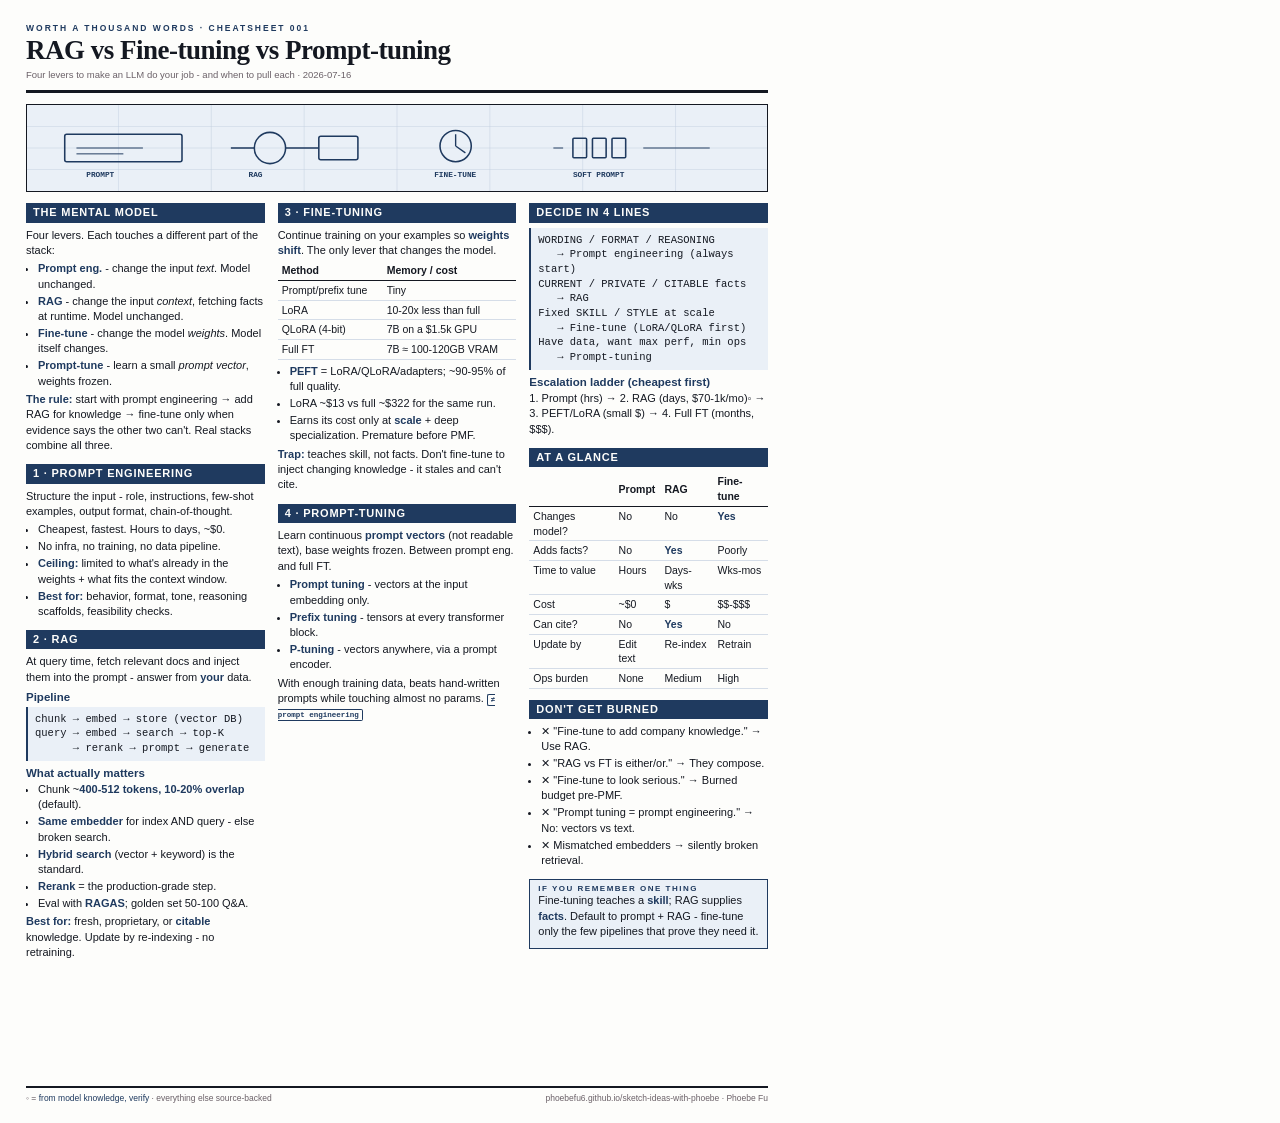
==== works/2026-07-16-cheatsheet-rag-finetune-prompttune/sheet.html @ 8274b89c "Add cheatsheet: RAG vs Fine-tuning vs Prompt-tuning First cheatsheet-format work. Four LLM levers ex" ====
<!DOCTYPE html>
<html lang="en">
<head>
<meta charset="UTF-8">
<title>RAG vs Fine-tuning vs Prompt-tuning</title>
<style>
/* ============ STYLE-DNA: Blueprint Ledger (002) ============ */
:root {
  --ink: #141821;
  --paper: #fdfdfb;
  --accent: #1f3a5f;
  --accent-soft: #eaf0f7;
  --rule: #d5dde8;
  --font-display: "Georgia", "Times New Roman", serif;
  --font-body: -apple-system, "Segoe UI", "Helvetica Neue", sans-serif;
  --font-mono: ui-monospace, "SF Mono", Menlo, monospace;
  --fs-base: 11px;
  --lh: 1.4;
  --gap: 11px;
}
/* ============ LOCKED LAYOUT ============ */
@page { size: A4 portrait; margin: 0; }
* { box-sizing: border-box; margin: 0; padding: 0; }
html, body { width: 794px; }
body {
  width: 794px; height: 1123px; overflow: hidden;
  background: var(--paper); color: var(--ink);
  font: var(--fs-base)/var(--lh) var(--font-body);
  padding: 24px 26px 18px; display: flex; flex-direction: column;
}
header.sheet { display: flex; gap: 16px; align-items: flex-end; border-bottom: 3px solid var(--ink); padding-bottom: 9px; margin-bottom: var(--gap); }
header.sheet .titleblock { flex: 1; }
header.sheet .kicker { font: 700 8.5px/1 var(--font-body); letter-spacing: 2px; text-transform: uppercase; color: var(--accent); margin-bottom: 4px; }
header.sheet h1 { font: 800 27px/1.02 var(--font-display); letter-spacing: -0.5px; }
header.sheet .subtitle { font-size: 9.5px; color: #6b6168; margin-top: 4px; }
.hero { height: 88px; overflow: hidden; margin-bottom: var(--gap); border: 1.5px solid var(--ink); }
.hero svg { width: 100%; height: 100%; display: block; }
main.cols { flex: 1; column-count: 3; column-gap: calc(var(--gap) + 2px); overflow: hidden; }
section { break-inside: avoid; margin-bottom: var(--gap); }
h2 { font: 700 11px/1.2 var(--font-body); letter-spacing: 0.8px; text-transform: uppercase; color: var(--paper); background: var(--accent); padding: 3px 7px; margin-bottom: 5px; }
h3 { font: 700 calc(var(--fs-base) + 0.5px)/1.25 var(--font-body); color: var(--accent); margin: 5px 0 2px; }
p { margin-bottom: 3px; }
ul { padding-left: 12px; margin-bottom: 3px; }
li { margin-bottom: 1.5px; }
strong { color: var(--accent); }
code, pre { font-family: var(--font-mono); font-size: calc(var(--fs-base) - 0.5px); background: var(--accent-soft); }
code { padding: 0.5px 3px; }
pre { padding: 5px 7px; margin-bottom: 4px; border-left: 2.5px solid var(--accent); overflow: hidden; white-space: pre-wrap; }
table { width: 100%; border-collapse: collapse; margin-bottom: 4px; font-size: calc(var(--fs-base) - 0.5px); }
th { text-align: left; border-bottom: 1.5px solid var(--ink); padding: 2px 4px; font-weight: 700; }
td { border-bottom: 0.5px solid var(--rule); padding: 2px 4px; vertical-align: top; }
.callout { border: 1.5px solid var(--accent); background: var(--accent-soft); padding: 5px 8px; margin-bottom: 4px; }
.callout .label { font: 700 8px/1 var(--font-body); letter-spacing: 1.5px; text-transform: uppercase; color: var(--accent); }
footer.sheet { border-top: 2px solid var(--ink); margin-top: 4px; padding-top: 5px; display: flex; justify-content: space-between; font-size: 8.5px; color: #6b6168; }
footer.sheet .legend em { font-style: normal; color: var(--accent); }
.tag { font: 700 7.5px/1 var(--font-mono); color: var(--accent); border: 1px solid var(--accent); padding: 1px 3px; border-radius: 2px; }
</style>
</head>
<body>
  <header class="sheet">
    <div class="titleblock">
      <div class="kicker">WORTH A THOUSAND WORDS · CHEATSHEET 001</div>
      <h1>RAG vs Fine-tuning vs Prompt-tuning</h1>
      <div class="subtitle">Four levers to make an LLM do your job - and when to pull each · 2026-07-16</div>
    </div>
  </header>

  <div class="hero">
    <svg viewBox="0 0 760 88" xmlns="http://www.w3.org/2000/svg" preserveAspectRatio="xMidYMid slice">
      <rect width="760" height="88" fill="#eaf0f7"/>
      <g stroke="#c3d0e0" stroke-width="0.5">
        <path d="M0 22H760M0 44H760M0 66H760"/>
        <path d="M95 0V88M190 0V88M285 0V88M380 0V88M475 0V88M570 0V88M665 0V88"/>
      </g>
      <g fill="none" stroke="#1f3a5f" stroke-width="1.6">
        <!-- lever 1: prompt (text) -->
        <rect x="40" y="30" width="120" height="28" rx="2"/>
        <path d="M52 44H120M52 50H100" stroke-width="1"/>
        <!-- lever 2: RAG retrieval arrow into box -->
        <circle cx="250" cy="44" r="16"/>
        <path d="M234 44H210M300 44H266" stroke-width="1.4"/>
        <rect x="300" y="32" width="40" height="24" rx="2"/>
        <!-- lever 3: fine-tune dial -->
        <circle cx="440" cy="42" r="16"/>
        <path d="M440 42L440 30M440 42L450 49" stroke-width="1.4"/>
        <!-- lever 4: soft-prompt vector -->
        <rect x="560" y="34" width="14" height="20" rx="1"/>
        <rect x="580" y="34" width="14" height="20" rx="1"/>
        <rect x="600" y="34" width="14" height="20" rx="1"/>
        <path d="M550 44H540M632 44H700" stroke-width="1"/>
      </g>
      <g font-family="ui-monospace, Menlo, monospace" font-size="8" fill="#1f3a5f" font-weight="700">
        <text x="62" y="74">PROMPT</text>
        <text x="228" y="74">RAG</text>
        <text x="418" y="74">FINE-TUNE</text>
        <text x="560" y="74">SOFT PROMPT</text>
      </g>
    </svg>
  </div>

  <main class="cols">

    <section>
      <h2>The Mental Model</h2>
      <p>Four levers. Each touches a different part of the stack:</p>
      <ul>
        <li><strong>Prompt eng.</strong> - change the input <em>text</em>. Model unchanged.</li>
        <li><strong>RAG</strong> - change the input <em>context</em>, fetching facts at runtime. Model unchanged.</li>
        <li><strong>Fine-tune</strong> - change the model <em>weights</em>. Model itself changes.</li>
        <li><strong>Prompt-tune</strong> - learn a small <em>prompt vector</em>, weights frozen.</li>
      </ul>
      <p><strong>The rule:</strong> start with prompt engineering → add RAG for knowledge → fine-tune only when evidence says the other two can't. Real stacks combine all three.</p>
    </section>

    <section>
      <h2>1 · Prompt Engineering</h2>
      <p>Structure the input - role, instructions, few-shot examples, output format, chain-of-thought.</p>
      <ul>
        <li>Cheapest, fastest. Hours to days, ~$0.</li>
        <li>No infra, no training, no data pipeline.</li>
        <li><strong>Ceiling:</strong> limited to what's already in the weights + what fits the context window.</li>
        <li><strong>Best for:</strong> behavior, format, tone, reasoning scaffolds, feasibility checks.</li>
      </ul>
    </section>

    <section>
      <h2>2 · RAG</h2>
      <p>At query time, fetch relevant docs and inject them into the prompt - answer from <strong>your</strong> data.</p>
      <h3>Pipeline</h3>
      <pre>chunk → embed → store (vector DB)
query → embed → search → top-K
      → rerank → prompt → generate</pre>
      <h3>What actually matters</h3>
      <ul>
        <li>Chunk ~<strong>400-512 tokens, 10-20% overlap</strong> (default).</li>
        <li><strong>Same embedder</strong> for index AND query - else broken search.</li>
        <li><strong>Hybrid search</strong> (vector + keyword) is the standard.</li>
        <li><strong>Rerank</strong> = the production-grade step.</li>
        <li>Eval with <strong>RAGAS</strong>; golden set 50-100 Q&amp;A.</li>
      </ul>
      <p><strong>Best for:</strong> fresh, proprietary, or <strong>citable</strong> knowledge. Update by re-indexing - no retraining.</p>
    </section>

    <section>
      <h2>3 · Fine-tuning</h2>
      <p>Continue training on your examples so <strong>weights shift</strong>. The only lever that changes the model.</p>
      <table>
        <tr><th>Method</th><th>Memory / cost</th></tr>
        <tr><td>Prompt/prefix tune</td><td>Tiny</td></tr>
        <tr><td>LoRA</td><td>10-20x less than full</td></tr>
        <tr><td>QLoRA (4-bit)</td><td>7B on a $1.5k GPU</td></tr>
        <tr><td>Full FT</td><td>7B ≈ 100-120GB VRAM</td></tr>
      </table>
      <ul>
        <li><strong>PEFT</strong> = LoRA/QLoRA/adapters; ~90-95% of full quality.</li>
        <li>LoRA ~$13 vs full ~$322 for the same run.</li>
        <li>Earns its cost only at <strong>scale</strong> + deep specialization. Premature before PMF.</li>
      </ul>
      <p><strong>Trap:</strong> teaches skill, not facts. Don't fine-tune to inject changing knowledge - it stales and can't cite.</p>
    </section>

    <section>
      <h2>4 · Prompt-tuning</h2>
      <p>Learn continuous <strong>prompt vectors</strong> (not readable text), base weights frozen. Between prompt eng. and full FT.</p>
      <ul>
        <li><strong>Prompt tuning</strong> - vectors at the input embedding only.</li>
        <li><strong>Prefix tuning</strong> - tensors at every transformer block.</li>
        <li><strong>P-tuning</strong> - vectors anywhere, via a prompt encoder.</li>
      </ul>
      <p>With enough training data, beats hand-written prompts while touching almost no params. <span class="tag">≠ prompt engineering</span></p>
    </section>

    <section>
      <h2>Decide in 4 Lines</h2>
      <pre>WORDING / FORMAT / REASONING
   → Prompt engineering (always start)
CURRENT / PRIVATE / CITABLE facts
   → RAG
Fixed SKILL / STYLE at scale
   → Fine-tune (LoRA/QLoRA first)
Have data, want max perf, min ops
   → Prompt-tuning</pre>
      <h3>Escalation ladder (cheapest first)</h3>
      <p>1. Prompt (hrs) → 2. RAG (days, $70-1k/mo)◦ → 3. PEFT/LoRA (small $) → 4. Full FT (months, $$$).</p>
    </section>

    <section>
      <h2>At a Glance</h2>
      <table>
        <tr><th></th><th>Prompt</th><th>RAG</th><th>Fine-tune</th></tr>
        <tr><td>Changes model?</td><td>No</td><td>No</td><td><strong>Yes</strong></td></tr>
        <tr><td>Adds facts?</td><td>No</td><td><strong>Yes</strong></td><td>Poorly</td></tr>
        <tr><td>Time to value</td><td>Hours</td><td>Days-wks</td><td>Wks-mos</td></tr>
        <tr><td>Cost</td><td>~$0</td><td>$</td><td>$$-$$$</td></tr>
        <tr><td>Can cite?</td><td>No</td><td><strong>Yes</strong></td><td>No</td></tr>
        <tr><td>Update by</td><td>Edit text</td><td>Re-index</td><td>Retrain</td></tr>
        <tr><td>Ops burden</td><td>None</td><td>Medium</td><td>High</td></tr>
      </table>
    </section>

    <section>
      <h2>Don't Get Burned</h2>
      <ul>
        <li>✕ "Fine-tune to add company knowledge." → Use RAG.</li>
        <li>✕ "RAG vs FT is either/or." → They compose.</li>
        <li>✕ "Fine-tune to look serious." → Burned budget pre-PMF.</li>
        <li>✕ "Prompt tuning = prompt engineering." → No: vectors vs text.</li>
        <li>✕ Mismatched embedders → silently broken retrieval.</li>
      </ul>
    </section>

    <section class="callout">
      <div class="label">If you remember one thing</div>
      <p>Fine-tuning teaches a <strong>skill</strong>; RAG supplies <strong>facts</strong>. Default to prompt + RAG - fine-tune only the few pipelines that prove they need it.</p>
    </section>

  </main>

  <footer class="sheet">
    <div class="legend">◦ = <em>from model knowledge, verify</em> · everything else source-backed</div>
    <div>phoebefu6.github.io/sketch-ideas-with-phoebe · Phoebe Fu</div>
  </footer>
</body>
</html>
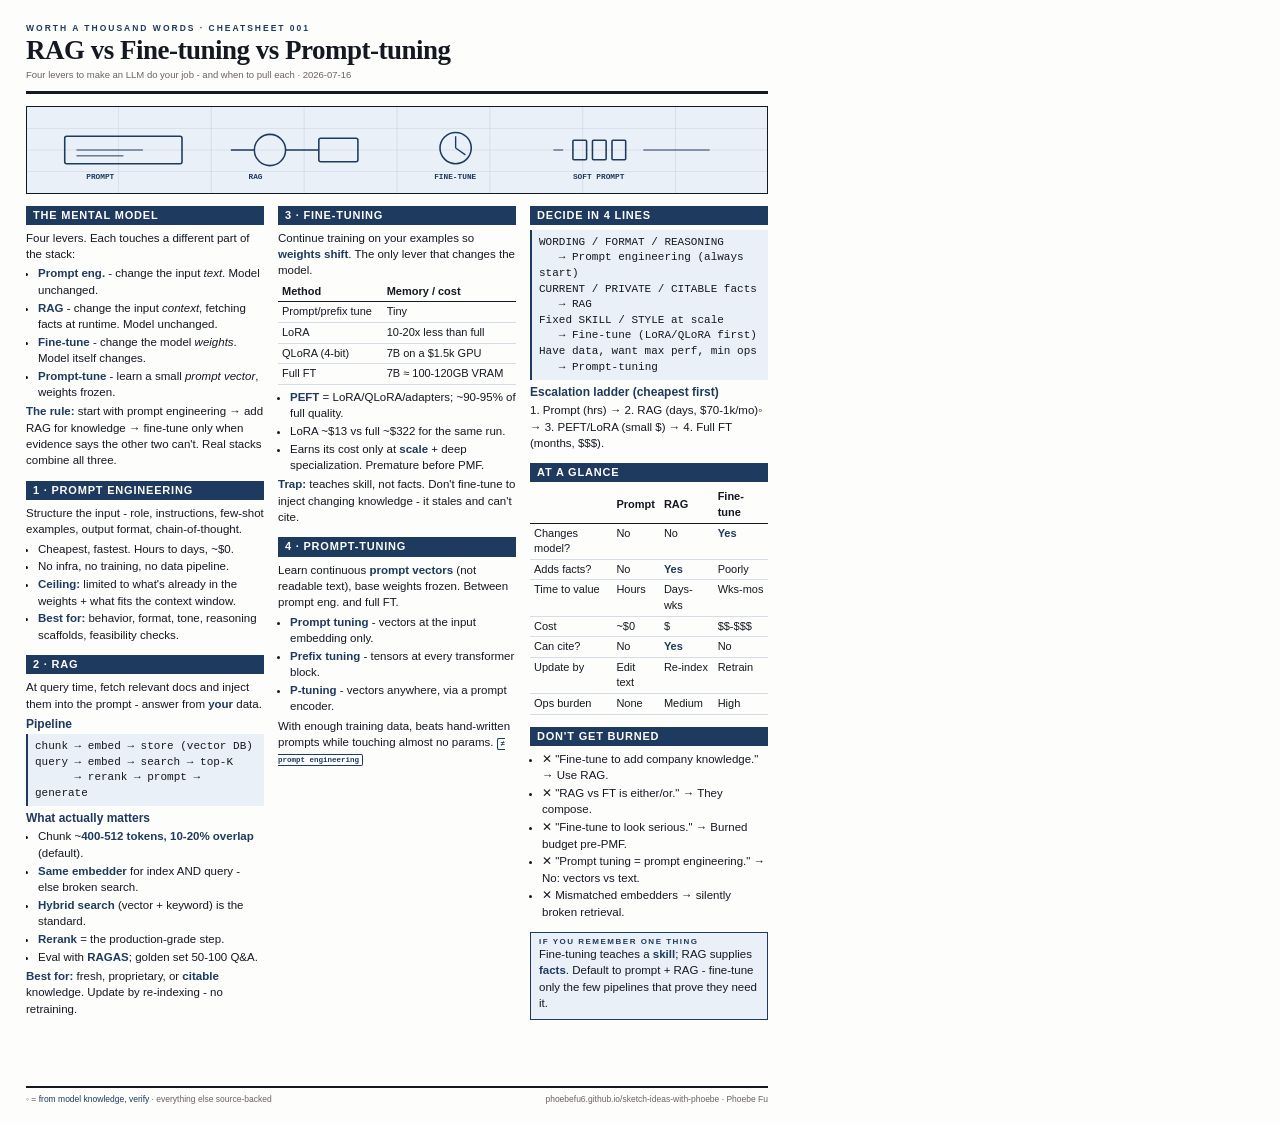
==== commit 8f49ad44: "Fix gallery scroll and add style inspiration source" ====
--- a/works/2026-07-16-cheatsheet-rag-finetune-prompttune/sheet.html
+++ b/works/2026-07-16-cheatsheet-rag-finetune-prompttune/sheet.html
@@ -14,9 +14,9 @@
   --font-display: "Georgia", "Times New Roman", serif;
   --font-body: -apple-system, "Segoe UI", "Helvetica Neue", sans-serif;
   --font-mono: ui-monospace, "SF Mono", Menlo, monospace;
-  --fs-base: 11px;
-  --lh: 1.4;
-  --gap: 11px;
+  --fs-base: 11.5px;
+  --lh: 1.42;
+  --gap: 12px;
 }
 /* ============ LOCKED LAYOUT ============ */
 @page { size: A4 portrait; margin: 0; }
@@ -28,6 +28,17 @@
   font: var(--fs-base)/var(--lh) var(--font-body);
   padding: 24px 26px 18px; display: flex; flex-direction: column;
 }
+@media screen {
+  html {
+    width: auto;
+    min-width: 794px;
+    min-height: 1123px;
+    overflow: auto;
+  }
+  body {
+    overflow: visible;
+  }
+}
 header.sheet { display: flex; gap: 16px; align-items: flex-end; border-bottom: 3px solid var(--ink); padding-bottom: 9px; margin-bottom: var(--gap); }
 header.sheet .titleblock { flex: 1; }
 header.sheet .kicker { font: 700 8.5px/1 var(--font-body); letter-spacing: 2px; text-transform: uppercase; color: var(--accent); margin-bottom: 4px; }
@@ -35,7 +46,7 @@
 header.sheet .subtitle { font-size: 9.5px; color: #6b6168; margin-top: 4px; }
 .hero { height: 88px; overflow: hidden; margin-bottom: var(--gap); border: 1.5px solid var(--ink); }
 .hero svg { width: 100%; height: 100%; display: block; }
-main.cols { flex: 1; column-count: 3; column-gap: calc(var(--gap) + 2px); overflow: hidden; }
+main.cols { flex: 1; column-count: 3; column-gap: calc(var(--gap) + 2px); column-fill: balance; overflow: hidden; }
 section { break-inside: avoid; margin-bottom: var(--gap); }
 h2 { font: 700 11px/1.2 var(--font-body); letter-spacing: 0.8px; text-transform: uppercase; color: var(--paper); background: var(--accent); padding: 3px 7px; margin-bottom: 5px; }
 h3 { font: 700 calc(var(--fs-base) + 0.5px)/1.25 var(--font-body); color: var(--accent); margin: 5px 0 2px; }
